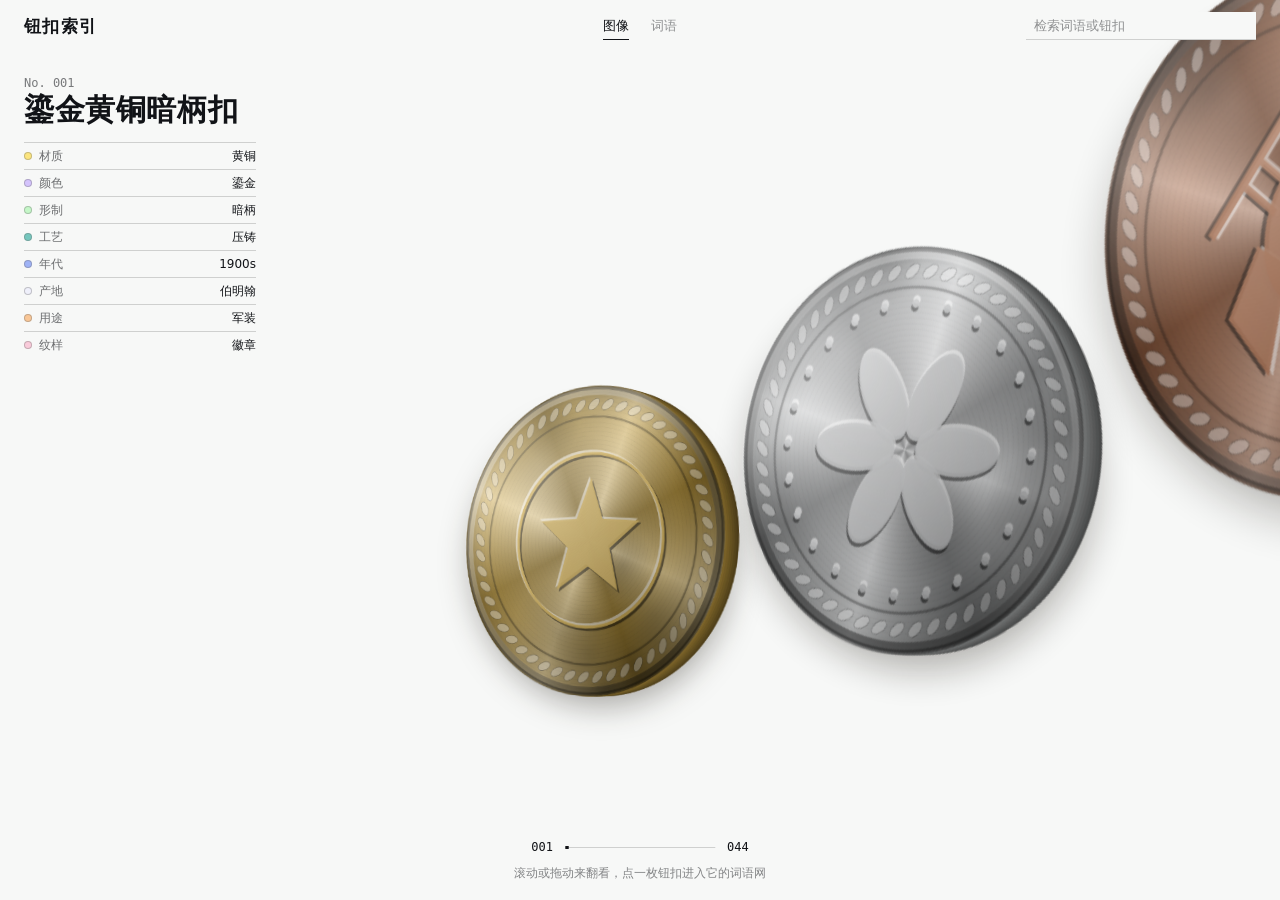
==== index.html @ 4362f789 "钮扣索引：图像浏览与词语网两种检索视图 - 图像视图：侧倾的立体钮扣沿弧线排开，可滚动、拖动、方向键翻看 - 词语视图：钮扣与词语的关系网，选中聚拢、悬停高亮、平移缩放 - 示例数据与程序绘制的占位钮" ====
<!doctype html>
<html lang="zh-CN">
<head>
<meta charset="utf-8">
<meta name="viewport" content="width=device-width, initial-scale=1">
<title>钮扣索引</title>
<link rel="stylesheet" href="style.css?v=3">
</head>
<body class="is-browse">

<header class="nav">
  <a class="brand" href="#/">钮扣索引</a>
  <nav aria-label="视图">
    <a href="#/" data-nav="browse">图像</a>
    <a href="#/graph" data-nav="graph">词语</a>
  </nav>
  <div class="search">
    <input id="q" type="search" placeholder="检索词语或钮扣" autocomplete="off" aria-label="检索词语或钮扣">
    <ul id="results" hidden></ul>
  </div>
</header>

<main id="browse" aria-label="图像浏览">
  <div class="info" id="info"></div>
  <div class="count" id="count" aria-hidden="true"></div>
  <div class="stage" id="stage"></div>
  <div class="ticks" id="ticks"><span id="tick-now"></span><i><b id="tick-bar"></b></i><span id="tick-all"></span></div>
  <p class="hint">滚动或拖动来翻看，点一枚钮扣进入它的词语网</p>
</main>

<main id="graph" aria-label="词语网">
  <svg id="net" role="img" aria-label="钮扣与词语的关系网">
    <g id="cam"><g id="links"></g><g id="nodes"></g></g>
  </svg>
  <ul class="legend" id="legend" aria-label="词语类别"></ul>
  <p class="net-hint">拖动平移，滚轮缩放，点空白处取消选中</p>
  <section class="panel" id="panel"></section>
</main>

<div id="tip" role="tooltip" hidden></div>

<script src="data.js?v=3"></script>
<script src="buttons.js?v=3"></script>
<script src="app.js?v=3"></script>
</body>
</html>
---- style.css ----
:root {
  /* 配色：B 棚白糖扣。换配色只改这六个值和 data.js 里 TYPES 的八个类别色 */
  --paper: #F7F8F7;        /* 图像视图的纸面 */
  --ink: #111317;          /* 纸面上的文字 */
  --night: #000000;        /* 词语视图的底色 */
  --night-ink: #F7F8F7;    /* 夜色上的文字和连线 */
  --accent: #FF2D46;       /* 悬停时的连线 */
  --node-ink: #101114;     /* 词语圆点和标签里的字 */
  --serif: "Songti SC", "Noto Serif CJK SC", "Source Han Serif SC", "SimSun", Georgia, serif;
  --sans: "PingFang SC", "Hiragino Sans GB", "Microsoft YaHei", system-ui, sans-serif;
  --mono: "SF Mono", ui-monospace, "JetBrains Mono", Menlo, Consolas, "PingFang SC", monospace;
  --base: 300px;                 /* 居中那枚钮扣的直径，由脚本按窗口大小设置 */
}

* { box-sizing: border-box; margin: 0; padding: 0; }
html, body { height: 100%; overflow: hidden; }

body {
  --bg: var(--paper); --fg: var(--ink); --line: rgba(0, 0, 0, .16);
  background: var(--bg); color: var(--fg);
  font: 12px/1.5 var(--sans);
  transition: background-color .8s ease, color .8s ease;
  -webkit-font-smoothing: antialiased;
}
body.is-graph { --bg: var(--night); --fg: var(--night-ink); --line: rgba(255, 255, 255, .18); }

a { color: inherit; text-decoration: none; }
:focus-visible { outline: 2px solid currentColor; outline-offset: 3px; }

/* ---------- 顶栏 ---------- */
.nav {
  position: fixed; inset: 0 0 auto 0; z-index: 20; height: 52px; padding: 0 24px;
  display: grid; grid-template-columns: 1fr auto 1fr; align-items: center;
}
.brand { font: 600 17px/1 var(--serif); letter-spacing: .08em; }
.nav nav { display: flex; gap: 22px; font-size: 13px; }
.nav nav a { padding: 4px 0; opacity: .45; border-bottom: 1px solid transparent; }
.nav nav a.on { opacity: 1; border-bottom-color: currentColor; }
.search { justify-self: end; position: relative; width: min(230px, 40vw); }
.search input {
  width: 100%; font: 13px var(--sans); color: inherit; background: var(--bg);
  border: 0; border-bottom: 1px solid var(--line); padding: 6px 8px; border-radius: 0;
  transition: background-color .8s ease;       /* 垫一层底色：弧线右上端的钮扣会从检索框后面经过 */
}
.search input::placeholder { color: inherit; opacity: .45; }
.search input:focus { outline: 0; border-bottom-color: currentColor; }
#results {
  position: absolute; right: 0; top: 100%; width: 100%; margin-top: 6px; list-style: none;
  background: var(--bg); border: 1px solid var(--line);
}
#results a { display: flex; align-items: center; gap: 8px; padding: 7px 10px; font-size: 13px; }
#results a:hover, #results a.sel { background: var(--line); }
#results i { width: 10px; height: 10px; border-radius: 50%; flex: none; border: 1px solid var(--line); }
#results img { width: 18px; height: 18px; flex: none; }
#results small { margin-left: auto; opacity: .5; font-size: 11px; }
#results .none { padding: 8px 10px; opacity: .6; }

/* ---------- 两个视图的切换 ---------- */
main { position: fixed; inset: 0; transition: opacity .6s ease, visibility 0s linear 0s; }
body.is-graph #browse, body.is-browse #graph {
  opacity: 0; visibility: hidden; pointer-events: none; transition: opacity .45s ease, visibility 0s linear .45s;
}

/* ---------- 图像浏览 ---------- */
.stage { position: absolute; inset: 0; overflow: hidden; overflow: clip; touch-action: none; cursor: grab; }
.stage.dragging { cursor: grabbing; }
.disc {
  --t: calc(var(--base) * .085);                  /* 钮扣的厚度 */
  position: absolute; left: 0; top: 0; width: var(--base); height: var(--base);
  border: 0; background: none; border-radius: 50%; cursor: pointer; will-change: transform;
  -webkit-tap-highlight-color: transparent;
}
.disc::before {                                   /* 落在纸面上的影子，不随钮扣转动 */
  content: ""; position: absolute; inset: 6% 10%; border-radius: 50%;
  background: rgba(30, 24, 14, .36); filter: blur(calc(var(--base) * .05)); transform: translate(5%, 8%);
}
.tilt, .spin { position: absolute; inset: 0; transform-style: preserve-3d; pointer-events: none; }
.edge {                                           /* 一层厚度：用牌面的轮廓裁出来，孔也跟着打穿 */
  position: absolute; inset: 0;
  -webkit-mask: var(--face) center / 100% 100% no-repeat; mask: var(--face) center / 100% 100% no-repeat;
}
.spin img { position: absolute; inset: 0; display: block; width: 100%; height: 100%; user-select: none; }
.light {                                          /* 固定方向的受光，不跟着钮扣自转 */
  position: absolute; inset: 2%; border-radius: 50%; transform: translateZ(1px);   /* 牌面半径是外框的 0.48 */
  background:
    radial-gradient(ellipse 15% 6% at 31% 24%, rgba(255, 255, 255, var(--spec, 0)) 0 55%, rgba(255, 255, 255, 0) 100%),
    radial-gradient(circle at 30% 26%, rgba(255, 255, 255, var(--gloss, .2)) 0, rgba(255, 255, 255, 0) 58%),
    radial-gradient(circle at 78% 82%, rgba(0, 0, 0, var(--shade, .3)) 0, rgba(0, 0, 0, 0) 64%);
}

.info { position: absolute; left: 24px; top: 76px; width: 232px; z-index: 5; pointer-events: none; transition: opacity .5s; }
.info .no { font: 12px var(--mono); opacity: .55; }
.info h1 { font: 600 30px/1.2 var(--serif); margin: 2px 0 14px; letter-spacing: .02em; }
.info dl div { display: flex; justify-content: space-between; gap: 12px; padding: 4px 0; border-top: 1px solid var(--line); }
.info dt { display: flex; align-items: center; gap: 7px; opacity: .6; }
.info dt i { width: 8px; height: 8px; border-radius: 50%; border: 1px solid rgba(0, 0, 0, .35); }
.info dd { text-align: right; }

.count { position: absolute; font: 400 46px/1 var(--serif); font-variant-numeric: tabular-nums; transform: translate(-100%, -50%); pointer-events: none; }
.ticks {
  position: absolute; left: 50%; bottom: 46px; transform: translateX(-50%);
  display: flex; align-items: center; gap: 12px; font: 12px var(--mono); font-variant-numeric: tabular-nums; transition: opacity .6s;
}
.ticks i { display: block; width: 150px; height: 1px; background: var(--line); position: relative; }
.ticks b { position: absolute; left: 0; top: -1px; height: 3px; width: 100%; background: currentColor; transform-origin: 0 50%; }
.hint { position: absolute; left: 0; right: 0; bottom: 18px; text-align: center; opacity: .5; transition: opacity .6s; }
body.intro .info, body.intro .ticks, body.intro .hint { opacity: 0; }

/* ---------- 词语网 ---------- */
#net { position: absolute; left: 0; top: 0; width: 100%; height: 62%; display: block; cursor: grab; touch-action: none; user-select: none; }
#net.panning { cursor: grabbing; }
.lk { stroke: var(--night-ink); stroke-opacity: .17; stroke-width: 1; vector-effect: non-scaling-stroke; transition: stroke-opacity .4s; }
.lk.on { stroke-opacity: .95; stroke-width: 1.4; }
.lk.mid { stroke-opacity: .2; }
.lk.dim { stroke-opacity: .035; }
.lk.hov { stroke: var(--accent); stroke-opacity: .95; stroke-width: 1.8; }   /* 加粗：不只靠颜色区分 */
.n { cursor: pointer; transition: opacity .3s; outline: none; }
.n.f2 { opacity: .38; }
.n.dim { opacity: .12; }
.n:hover { opacity: 1; }
.n text { font-family: var(--mono); font-weight: 500; text-anchor: middle; dominant-baseline: central; fill: var(--node-ink); pointer-events: none; }
.n .halo { fill: none; stroke: var(--night-ink); stroke-width: 1; opacity: 0; vector-effect: non-scaling-stroke; }
.n.f0 .halo, .n:focus-visible .halo { opacity: .9; }
#net.hovering .n { opacity: .14; }
#net.hovering .n.hv { opacity: 1; }
#net.hovering .lk { stroke-opacity: .03; }
#net.hovering .lk.hov { stroke-opacity: .95; }
#net.panning .n { cursor: grabbing; }

#tip {
  position: fixed; left: 0; top: 0; z-index: 30; pointer-events: none; white-space: nowrap;
  font: 12px/1.4 var(--sans); color: var(--node-ink); background: var(--night-ink); padding: 3px 8px; border-radius: 4px;
  transition: opacity .15s;
}
.net-hint { position: absolute; left: 24px; top: calc(62% - 30px); font-size: 12px; opacity: .4; pointer-events: none; }

.legend { position: absolute; right: 24px; top: 70px; list-style: none; display: flex; flex-direction: column; align-items: flex-start; gap: 8px; }
.legend button {
  font: 500 15px/1.35 var(--mono); padding: 2px 9px 3px; border-radius: 5px; cursor: pointer;
  background: var(--c); color: var(--node-ink); border: 1px solid var(--c);
}
.legend button[aria-pressed="false"] { background: none; color: var(--c); }

.panel {
  position: absolute; inset: 62% 0 0 0; border-top: 1px solid var(--line);
  --ph: calc(38vh - 46px);
  display: grid; grid-template-columns: min(var(--ph), 26vw) minmax(200px, 300px) minmax(0, 1fr);
  grid-template-rows: minmax(0, 1fr); gap: 36px; padding: 22px 24px;
}
.panel.wide { grid-template-columns: minmax(220px, 320px) minmax(0, 1fr); }
.p-img { width: 100%; aspect-ratio: 1; align-self: center; display: block; }
.p-img img { width: 100%; height: 100%; display: block; }
.p-meta { min-width: 0; overflow-y: auto; }
.p-meta .no { font: 12px var(--mono); opacity: .55; }
.p-meta h2 { font: 600 28px/1.2 var(--serif); margin: 2px 0 12px; letter-spacing: .02em; }
.p-meta p { opacity: .7; max-width: 30em; margin-bottom: 12px; }
.chips { list-style: none; display: flex; flex-wrap: wrap; gap: 6px; }
.chips a { display: block; font: 500 13px/1.35 var(--mono); padding: 2px 8px 3px; border-radius: 5px; background: var(--c); color: var(--node-ink); }
.chips a:hover, .chips a.hl { outline: 1px solid var(--night-ink); outline-offset: 2px; }
.back { display: inline-block; margin-top: 14px; opacity: .6; border-bottom: 1px solid var(--line); }
.back:hover { opacity: 1; }
.p-rel { min-width: 0; display: flex; flex-direction: column; }
.p-rel h3 { font: 400 12px var(--sans); opacity: .55; margin-bottom: 8px; }
.row { flex: 1; min-height: 0; display: flex; align-items: center; gap: 18px; overflow-x: auto; overflow-y: hidden; padding-bottom: 6px; scrollbar-width: thin; scrollbar-color: #444 transparent; }
.row a { position: relative; flex: none; height: min(100%, 120px); aspect-ratio: 1; transition: transform .25s; }
.row.big a { height: min(100%, 220px); }
.row a:hover, .row a.hl { transform: scale(1.08) rotate(8deg); }
.row img { width: 100%; height: 100%; display: block; }
.row span { position: absolute; right: -4px; top: -2px; font: 11px var(--mono); background: var(--night-ink); color: var(--node-ink); border-radius: 9px; padding: 0 5px; }

.fly { position: fixed; z-index: 50; pointer-events: none; }

@media (max-width: 760px) {
  .nav { padding: 0 16px; grid-template-columns: auto auto minmax(0, 1fr); gap: 18px; }
  .nav nav { gap: 14px; }
  .search { width: min(150px, 100%); }
  .info { left: 16px; top: 64px; width: 190px; }
  .info h1 { font-size: 22px; }
  .info dl div:nth-child(n+5) { display: none; }
  #net { height: 52%; }
  .net-hint { display: none; }
  .legend { right: auto; left: 16px; top: auto; bottom: calc(48% + 8px); flex-direction: row; flex-wrap: wrap; gap: 5px; max-width: calc(100% - 32px); }
  .legend button { font-size: 12px; }
  .panel, .panel.wide { inset: 52% 0 0 0; grid-template-columns: 96px minmax(0, 1fr); gap: 14px; padding: 14px 16px; overflow-y: auto; }
  .panel.wide { grid-template-columns: minmax(0, 1fr); }
  .p-img { width: 96px; align-self: start; }
  .p-rel { grid-column: 1 / -1; height: 110px; }
  .p-meta h2 { font-size: 21px; }
}

/* 矮窗口：弧线左端的钮扣不再下沉，信息栏要收紧，免得最后几行压在钮扣上 */
@media (max-height: 740px) and (min-width: 761px) {
  .info { top: 66px; }
  .info h1 { font-size: 24px; margin-bottom: 8px; }
  .info dl div { padding: 1px 0; }
}
@media (max-height: 600px) and (min-width: 761px) {
  .info dl div:nth-child(n+5) { display: none; }
}

@media (prefers-reduced-motion: reduce) {
  body, main, .n, .lk, .row a { transition: none !important; }
}
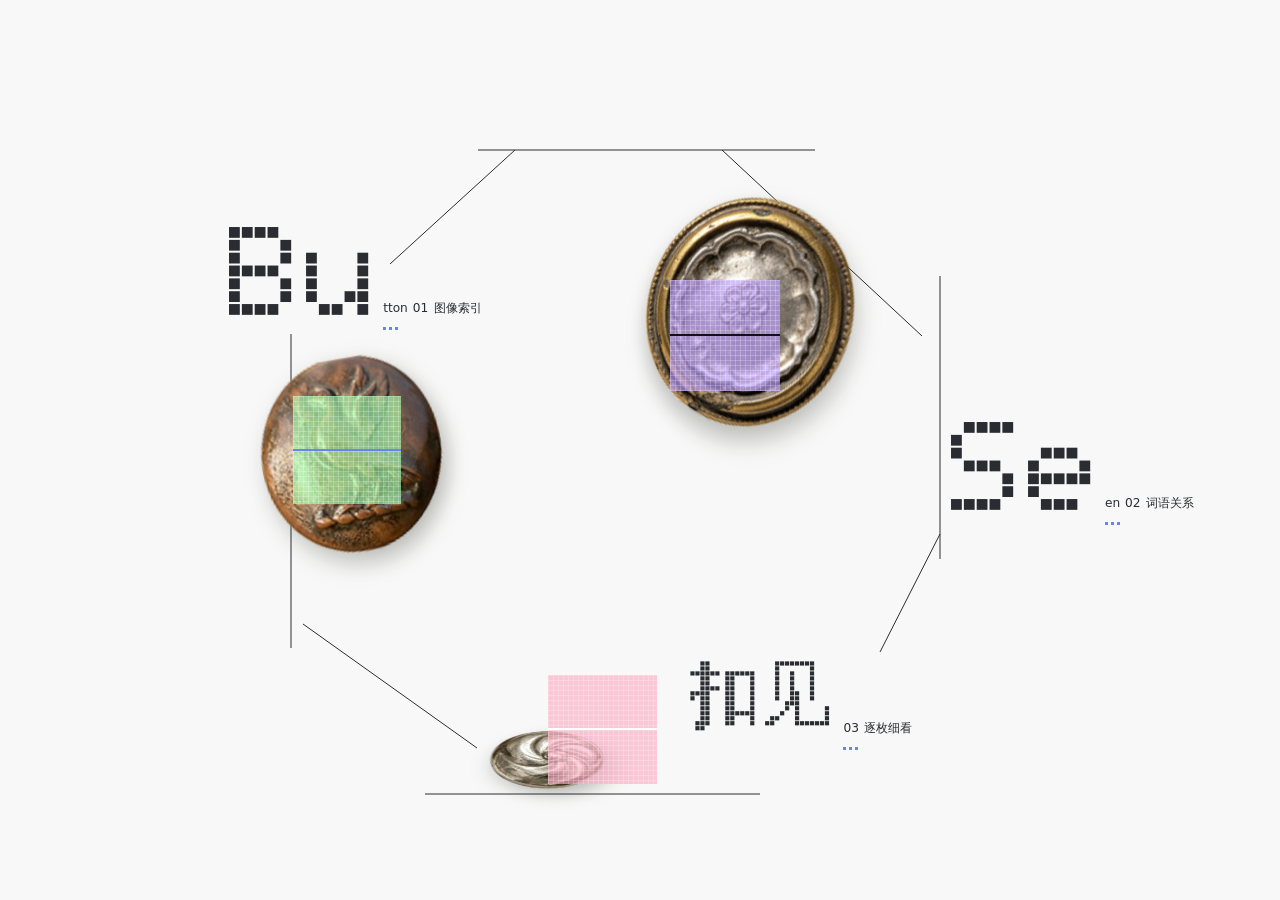
==== commit 686c2cd7: "加入入口页和钮扣详情页，钮扣图像换成真实照片 - 入口页：点阵大字、八边形线条和三枚钮扣，通向图像索引、词语关系和钮扣详情 - 钮扣详情页：八个词语、说明、结构图、马赛克色片，以及共用词语的钮扣 - " ====
--- a/index.html
+++ b/index.html
@@ -3,15 +3,15 @@
 <head>
 <meta charset="utf-8">
 <meta name="viewport" content="width=device-width, initial-scale=1">
-<title>钮扣索引</title>
-<link rel="stylesheet" href="style.css?v=3">
+<title>扣见 钮扣索引</title>
+<link rel="stylesheet" href="style.css?v=6">
 </head>
-<body class="is-browse">
+<body class="is-home">
 
 <header class="nav">
-  <a class="brand" href="#/">钮扣索引</a>
+  <a class="brand" href="#/">扣见</a>
   <nav aria-label="视图">
-    <a href="#/" data-nav="browse">图像</a>
+    <a href="#/browse" data-nav="browse">图像</a>
     <a href="#/graph" data-nav="graph">词语</a>
   </nav>
   <div class="search">
@@ -20,12 +20,14 @@
   </div>
 </header>
 
-<main id="browse" aria-label="图像浏览">
+<main id="home" aria-label="扣见"></main>
+
+<main id="browse" aria-label="图像索引">
   <div class="info" id="info"></div>
   <div class="count" id="count" aria-hidden="true"></div>
   <div class="stage" id="stage"></div>
   <div class="ticks" id="ticks"><span id="tick-now"></span><i><b id="tick-bar"></b></i><span id="tick-all"></span></div>
-  <p class="hint">滚动或拖动来翻看，点一枚钮扣进入它的词语网</p>
+  <p class="hint">滚动或拖动来翻看，点一枚钮扣看它的详情</p>
 </main>
 
 <main id="graph" aria-label="词语网">
@@ -37,10 +39,13 @@
   <section class="panel" id="panel"></section>
 </main>
 
+<main id="detail" aria-label="钮扣详情"></main>
+
 <div id="tip" role="tooltip" hidden></div>
 
-<script src="data.js?v=3"></script>
-<script src="buttons.js?v=3"></script>
-<script src="app.js?v=3"></script>
+<script src="data.js?v=6"></script>
+<script src="buttons.js?v=6"></script>
+<script src="pixel.js?v=6"></script>
+<script src="app.js?v=6"></script>
 </body>
 </html>
--- a/style.css
+++ b/style.css
@@ -31,7 +31,10 @@
 .nav {
   position: fixed; inset: 0 0 auto 0; z-index: 20; height: 52px; padding: 0 24px;
   display: grid; grid-template-columns: 1fr auto 1fr; align-items: center;
-}
+  transition: opacity .4s ease;
+}
+body.is-home .nav { opacity: 0; visibility: hidden; pointer-events: none; }   /* 入口页自己就是导航 */
+body.is-detail .nav { background: linear-gradient(var(--bg) 72%, transparent); }   /* 详情页会滚动，顶栏垫一层底色 */
 .brand { font: 600 17px/1 var(--serif); letter-spacing: .08em; }
 .nav nav { display: flex; gap: 22px; font-size: 13px; }
 .nav nav a { padding: 4px 0; opacity: .45; border-bottom: 1px solid transparent; }
@@ -55,10 +58,13 @@
 #results small { margin-left: auto; opacity: .5; font-size: 11px; }
 #results .none { padding: 8px 10px; opacity: .6; }
 
-/* ---------- 两个视图的切换 ---------- */
-main { position: fixed; inset: 0; transition: opacity .6s ease, visibility 0s linear 0s; }
-body.is-graph #browse, body.is-browse #graph {
+/* ---------- 四个页面的切换：body 上的 is-* 决定哪一个显示 ---------- */
+main {
+  position: fixed; inset: 0;
   opacity: 0; visibility: hidden; pointer-events: none; transition: opacity .45s ease, visibility 0s linear .45s;
+}
+body.is-home #home, body.is-browse #browse, body.is-graph #graph, body.is-detail #detail {
+  opacity: 1; visibility: visible; pointer-events: auto; transition: opacity .6s ease, visibility 0s linear 0s;
 }
 
 /* ---------- 图像浏览 ---------- */
@@ -157,7 +163,7 @@
 .chips { list-style: none; display: flex; flex-wrap: wrap; gap: 6px; }
 .chips a { display: block; font: 500 13px/1.35 var(--mono); padding: 2px 8px 3px; border-radius: 5px; background: var(--c); color: var(--node-ink); }
 .chips a:hover, .chips a.hl { outline: 1px solid var(--night-ink); outline-offset: 2px; }
-.back { display: inline-block; margin-top: 14px; opacity: .6; border-bottom: 1px solid var(--line); }
+.back { display: inline-block; margin: 14px 16px 0 0; opacity: .6; border-bottom: 1px solid var(--line); }
 .back:hover { opacity: 1; }
 .p-rel { min-width: 0; display: flex; flex-direction: column; }
 .p-rel h3 { font: 400 12px var(--sans); opacity: .55; margin-bottom: 8px; }
@@ -167,6 +173,156 @@
 .row a:hover, .row a.hl { transform: scale(1.08) rotate(8deg); }
 .row img { width: 100%; height: 100%; display: block; }
 .row span { position: absolute; right: -4px; top: -2px; font: 11px var(--mono); background: var(--night-ink); color: var(--node-ink); border-radius: 9px; padding: 0 5px; }
+
+/* ---------- 入口页 ----------
+   .home-stage 是一块固定比例的画布，里面的东西都用它的宽高（cqw / cqh）来定位，
+   所以整幅构图跟着窗口等比缩放。横屏和竖屏各有一套位置。 */
+#home { display: grid; place-items: center; overflow: hidden; }
+.home-stage {
+  position: relative; container-type: size; color: #2A2C31;
+  width: min(100vw, calc(100vh * 1280 / 848)); aspect-ratio: 1280 / 848;
+}
+.home-lines { position: absolute; inset: 0; width: 100%; height: 100%; }
+.home-lines.port { display: none; }
+.home-lines line { stroke: currentColor; stroke-width: 1; vector-effect: non-scaling-stroke; animation: line-in 2.2s ease both; }
+
+.slot { position: absolute; display: flex; align-items: flex-end; gap: 1.1cqw; }
+.px { display: block; height: 10.6cqh; width: auto; fill: currentColor; overflow: visible; }
+.px rect { animation: px-in .45s ease both; animation-delay: calc(var(--d) * .9s + .25s); }
+.slot-label { position: relative; font-size: max(11px, .95cqw); line-height: 1; white-space: nowrap; padding-bottom: .15em; }
+.slot-label b { font-weight: 400; margin: 0 .45em 0 .4em; }
+.slot-label.bare b { margin-left: 0; }           /* 大字后面没有接小字时，编号顶格 */
+.slot-label::after {                              /* 标签下面三个小蓝点 */
+  content: ""; position: absolute; left: 0; top: calc(100% + 1.3cqh); width: 15px; height: 3px;
+  background: repeating-linear-gradient(90deg, #6585F5 0 3px, transparent 3px 6px);
+}
+.slot.hot .slot-label { text-decoration: underline; text-underline-offset: .35em; }
+.slot-a { left: 17.8cqw; top: 23.6cqh; }
+.slot-b { left: 74.2cqw; top: 46.6cqh; }
+.slot-c { left: 53.9cqw; top: 74.3cqh; }
+.slot-c .px { height: 9.4cqh; }
+
+.obj { position: absolute; aspect-ratio: 1; animation: obj-in .9s ease .5s both; }
+.obj img { display: block; width: 100%; height: 100%; filter: drop-shadow(.5cqw .9cqw .9cqw rgba(30, 24, 14, .28)); transition: transform .6s cubic-bezier(.3, .7, .2, 1); }
+.obj-a { left: 20.1cqw; top: 38.9cqh; width: 15.6cqw; }
+.obj-b { left: 48.6cqw; top: 19.5cqh; width: 18.75cqw; }
+.obj-c { left: 36.7cqw; top: 77.2cqh; width: 11.7cqw; }
+.obj-a img { transform: perspective(60cqw) rotateY(26deg) rotate(-12deg); }
+.obj-b img { transform: perspective(60cqw) rotateY(-30deg) rotateX(8deg) rotate(24deg); }
+.obj-c img { transform: perspective(60cqw) rotateX(60deg); }
+.obj-a.hot img { transform: perspective(60cqw) rotateY(8deg) rotate(10deg); }
+.obj-b.hot img { transform: perspective(60cqw) rotateY(-10deg) rotateX(4deg) rotate(50deg); }
+.obj-c.hot img { transform: perspective(60cqw) rotateX(48deg) rotate(40deg); }
+.lens {                                           /* 压在钮扣上的半透明色片：细格子加一道横线 */
+  position: absolute; aspect-ratio: 1; background-color: color-mix(in srgb, var(--c) 66%, transparent);
+  background-image:
+    linear-gradient(var(--ln), var(--ln)),
+    linear-gradient(rgba(255, 255, 255, .22) 1px, transparent 1px),
+    linear-gradient(90deg, rgba(255, 255, 255, .22) 1px, transparent 1px);
+  background-size: 100% 2px, 5px 5px, 5px 5px; background-position: 0 50%, 0 0, 0 0; background-repeat: no-repeat, repeat, repeat;
+  transition: transform .5s cubic-bezier(.3, .7, .2, 1); animation: obj-in .7s ease 1s both;
+}
+.obj-a .lens { left: 18%; top: 20%; width: 54%; }
+.obj-b .lens { left: 20%; top: 37%; width: 46%; }
+.obj-c .lens { left: 52%; top: -4%; width: 73%; }
+.obj.hot .lens { transform: translate(7%, -7%); }
+
+@keyframes px-in { from { opacity: 0; } }
+@keyframes line-in { from { stroke-dasharray: 0 4; } to { stroke-dasharray: 4 0; } }   /* 结束时没有空隙，画布放大多少都是整条线 */
+@keyframes obj-in { from { opacity: 0; } }
+
+@media (max-aspect-ratio: 1/1) {
+  .home-stage { width: min(100vw, calc(100vh * 600 / 800)); aspect-ratio: 600 / 800; }
+  .home-lines.land { display: none; }
+  .home-lines.port { display: block; }
+  .px { height: 7.75cqh; }
+  .slot { gap: 2cqw; }
+  .slot-label { font-size: max(11px, 2cqw); }
+  .slot-a { left: 6.7cqw; top: 18.75cqh; }
+  .slot-b { left: min(66.7cqw, calc(85cqw - 7.2 * max(11px, 2cqw))); top: 50cqh; flex-direction: column; align-items: flex-start; gap: 1.6cqh; }
+  .slot-c { left: 50cqw; top: 76.5cqh; }
+  .slot-c .px { height: 8.75cqh; }
+  .obj-a { left: 10.8cqw; top: 33.1cqh; width: 28.3cqw; }
+  .obj-b { left: 49.2cqw; top: 21.9cqh; width: 31.7cqw; }
+  .obj-c { left: 20.8cqw; top: 74.5cqh; width: 21.7cqw; }
+}
+
+/* ---------- 钮扣详情 ---------- */
+#detail { overflow-y: auto; }
+.d-wrap {
+  min-height: 100%; padding: 86px 4.6vw 24px;
+  display: grid; grid-template-columns: minmax(300px, 31fr) minmax(170px, 18fr) minmax(300px, 34fr);
+  grid-template-rows: 1fr auto; gap: 0 5vw; align-items: start;
+}
+.d-text { position: relative; }
+.d-text h1 { font: 700 26px/1.3 var(--sans); letter-spacing: .01em; }
+.d-text h1 i, .d-keys i { font-style: normal; font-weight: 300; opacity: .55; }
+.d-keys { margin-top: 8px; font: 500 17px/1.75 var(--sans); max-width: 24em; }
+.d-keys span { white-space: nowrap; }
+.d-keys a:hover { text-decoration: underline; text-underline-offset: .3em; }
+.d-bits {                                         /* 标题旁的两个小方点 */
+  position: absolute; right: 4%; top: 88px; width: 14px; height: 14px;
+  background: linear-gradient(var(--c), var(--c)) 0 100% / 7px 7px no-repeat, linear-gradient(var(--c), var(--c)) 100% 0 / 7px 7px no-repeat;
+}
+.d-desc { margin-top: 22px; max-width: 32em; font-size: 13px; line-height: 2; text-align: justify; }
+.d-diagram { margin-top: 24px; max-width: 400px; }
+.dg { display: block; width: 100%; height: auto; overflow: visible; }
+.dg rect, .dg path { fill: none; stroke: currentColor; stroke-width: .9; vector-effect: non-scaling-stroke; }
+.dg text { font: 11px var(--sans); text-anchor: middle; dominant-baseline: central; fill: currentColor; }
+.dg .dg-cap { font-size: 9px; opacity: .55; }
+.dg .dg-title { font-size: 13.5px; font-weight: 600; }
+.dg .dg-word circle { stroke: rgba(17, 19, 23, .4); stroke-width: .6; }
+.dg a:hover rect, .dg a:focus-visible rect { fill: rgba(17, 19, 23, .08); }
+.dg a:hover .dg-word text:first-of-type, .dg a:focus-visible .dg-word text:first-of-type { text-decoration: underline; }
+.dg a { outline: none; }
+
+.d-hero { position: relative; aspect-ratio: 1; align-self: center; margin: 0 22% 9vh 0; }
+.d-hero > img { display: block; width: 100%; height: 100%; filter: drop-shadow(0 14px 16px rgba(30, 24, 14, .22)); }
+.d-lens {                                         /* 色片里是同一枚钮扣的马赛克：位置和上面那张对齐 */
+  position: absolute; left: 40%; top: 38%; width: 82%; aspect-ratio: 1; overflow: hidden;
+  background: color-mix(in srgb, var(--c) 78%, transparent);
+}
+.d-pix { position: absolute; left: -48.78%; top: -46.34%; width: 121.95%; image-rendering: pixelated; mix-blend-mode: multiply; opacity: .9; }
+.d-pix:not([src]) { visibility: hidden; }
+.d-lens::after {
+  content: ""; position: absolute; inset: 0;
+  background:
+    linear-gradient(rgba(255, 255, 255, .9), rgba(255, 255, 255, .9)) 0 50% / 100% 2px no-repeat,
+    linear-gradient(rgba(255, 255, 255, .2) 1px, transparent 1px) 0 0 / 5px 5px,
+    linear-gradient(90deg, rgba(255, 255, 255, .2) 1px, transparent 1px) 0 0 / 5px 5px;
+}
+
+.d-rel { display: grid; grid-template-columns: repeat(3, minmax(0, 1fr)); gap: 3vh 1.6vw; align-content: start; }
+.rel { position: relative; display: block; aspect-ratio: 4 / 3; }
+.rel .card { position: absolute; inset: var(--i); background: rgba(17, 19, 23, .06); outline: 1px solid rgba(17, 19, 23, .12); }
+.rel img { position: absolute; left: var(--x); top: 12%; height: 76%; aspect-ratio: 1; filter: grayscale(1) contrast(.92); opacity: .9; transition: filter .3s, opacity .3s, transform .4s; }
+.rel .patch {
+  position: absolute; left: min(var(--px), calc(100% - 4.8em)); top: var(--py); width: max(40%, 4.8em); aspect-ratio: 5 / 4; padding: 5px 6px;
+  white-space: nowrap;
+  display: flex; flex-direction: column; justify-content: flex-end; gap: 1px;
+  background: color-mix(in srgb, var(--c) 80%, transparent); color: var(--node-ink);
+  font: 500 12px/1.25 var(--sans); transition: transform .4s cubic-bezier(.3, .7, .2, 1);
+}
+.rel .patch small { font-size: 10px; font-weight: 400; opacity: .7; }
+.rel:hover img, .rel:focus-visible img { filter: none; opacity: 1; transform: rotate(14deg); }
+.rel:hover .patch, .rel:focus-visible .patch { transform: translate(6%, -8%); }
+.d-none { grid-column: 1 / -1; opacity: .6; }
+
+.d-pager { grid-column: 1 / -1; display: flex; justify-content: space-between; gap: 20px; margin-top: 26px; padding-top: 12px; border-top: 1px solid var(--line); }
+.d-pager a { opacity: .65; }
+.d-pager a:hover { opacity: 1; }
+.d-pager span { margin-left: .8em; font-family: var(--mono); }
+
+@media (max-width: 960px) {
+  .d-wrap { grid-template-columns: minmax(0, 1fr); grid-template-rows: none; padding: 76px 18px 24px; gap: 30px 0; }
+  .d-text h1 { font-size: 22px; }
+  .d-keys { font-size: 15px; }
+  .d-bits { display: none; }
+  .d-hero { width: 56%; margin: 0 0 16% 6%; align-self: start; }
+  .d-rel { grid-template-columns: repeat(2, minmax(0, 1fr)); gap: 18px 14px; }
+  .d-pager { margin-top: 0; flex-wrap: wrap; }
+  .d-pager span { display: none; }
+}
 
 .fly { position: fixed; z-index: 50; pointer-events: none; }
 
@@ -199,5 +355,6 @@
 }
 
 @media (prefers-reduced-motion: reduce) {
-  body, main, .n, .lk, .row a { transition: none !important; }
-}
+  body, main, .n, .lk, .row a, .obj img, .lens, .rel img, .rel .patch { transition: none !important; }
+  .px rect, .home-lines line, .obj, .lens { animation: none !important; }
+}
